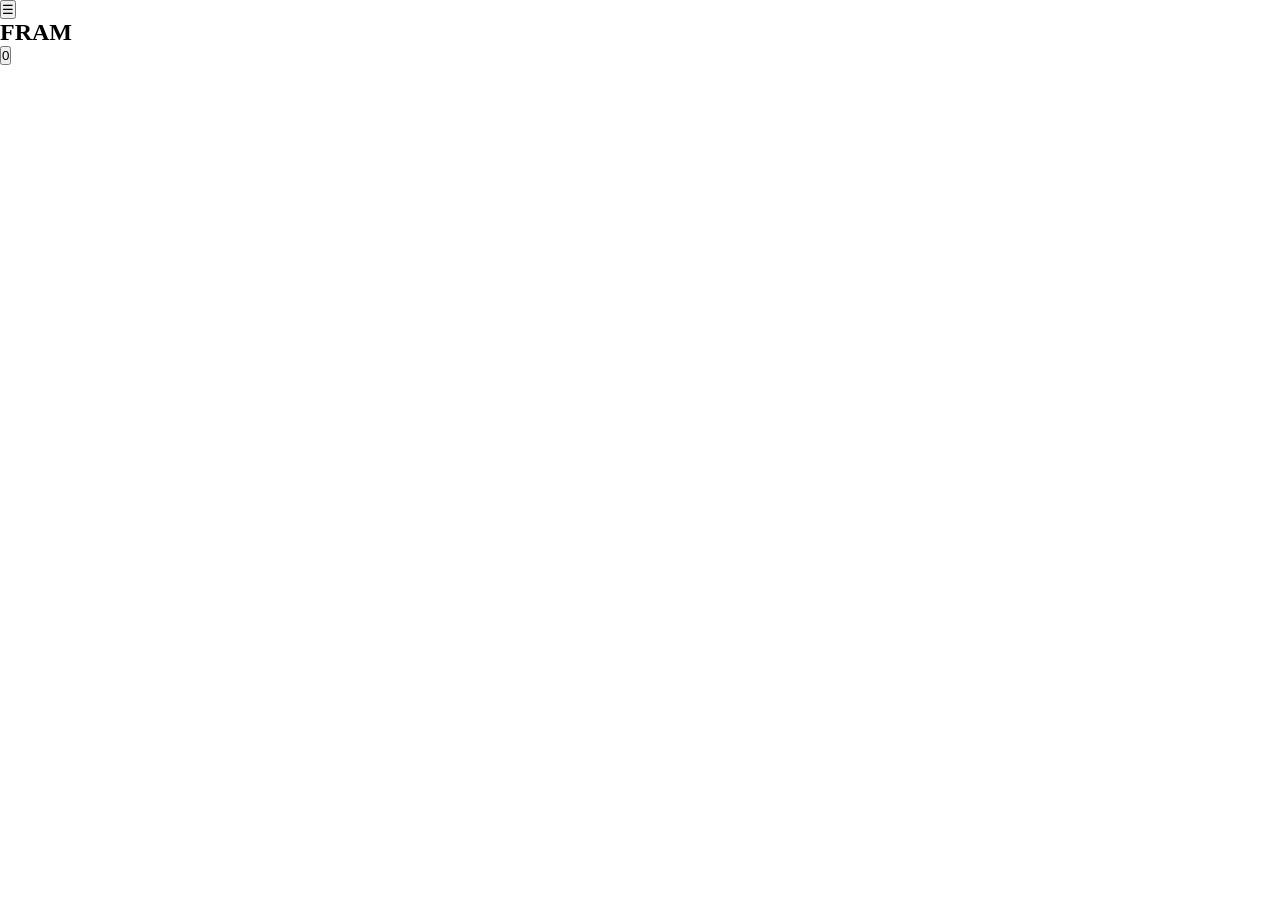
==== index.html @ c70e62c4 "Basic html layout, linked fonts" ====
<!DOCTYPE html>
<html>

<head>
    <title>FRAM</title>

    <link rel="stylesheet" href="style.css">

    <link rel="preconnect" href="https://fonts.googleapis.com">
    <link rel="preconnect" href="https://fonts.gstatic.com" crossorigin>
    <link href="https://fonts.googleapis.com/css2?family=Arimo:ital,wght@0,400..700;1,400..700&family=Frank+Ruhl+Libre:wght@300&display=swap" rel="stylesheet">

</head>

<body>
    <header>
        <nav class="nav-bar">
            
            <button class="menu-btn">
                ☰
            </button>

            <h1 class="logo">FRAM</h1>

            <button class="cart-btn">
                0
            </button>

        </nav>

    </header>

    <main>

         <!-- FRAM -->

        <section>

        </section>

         <!-- SELECTION -->

        <section>

        </section>

         <!-- HOW IT WORKS -->

        <section>

        </section>

         <!-- POPULAR PRODUCE-->

        <section>

        </section>

    </main>

    <!-- NEWSLETTER -->

    <footer>

    </footer>

</body>

</html>
---- style.css ----
* {
  margin: 0;
  padding: 0;
  box-sizing: border-box;
}
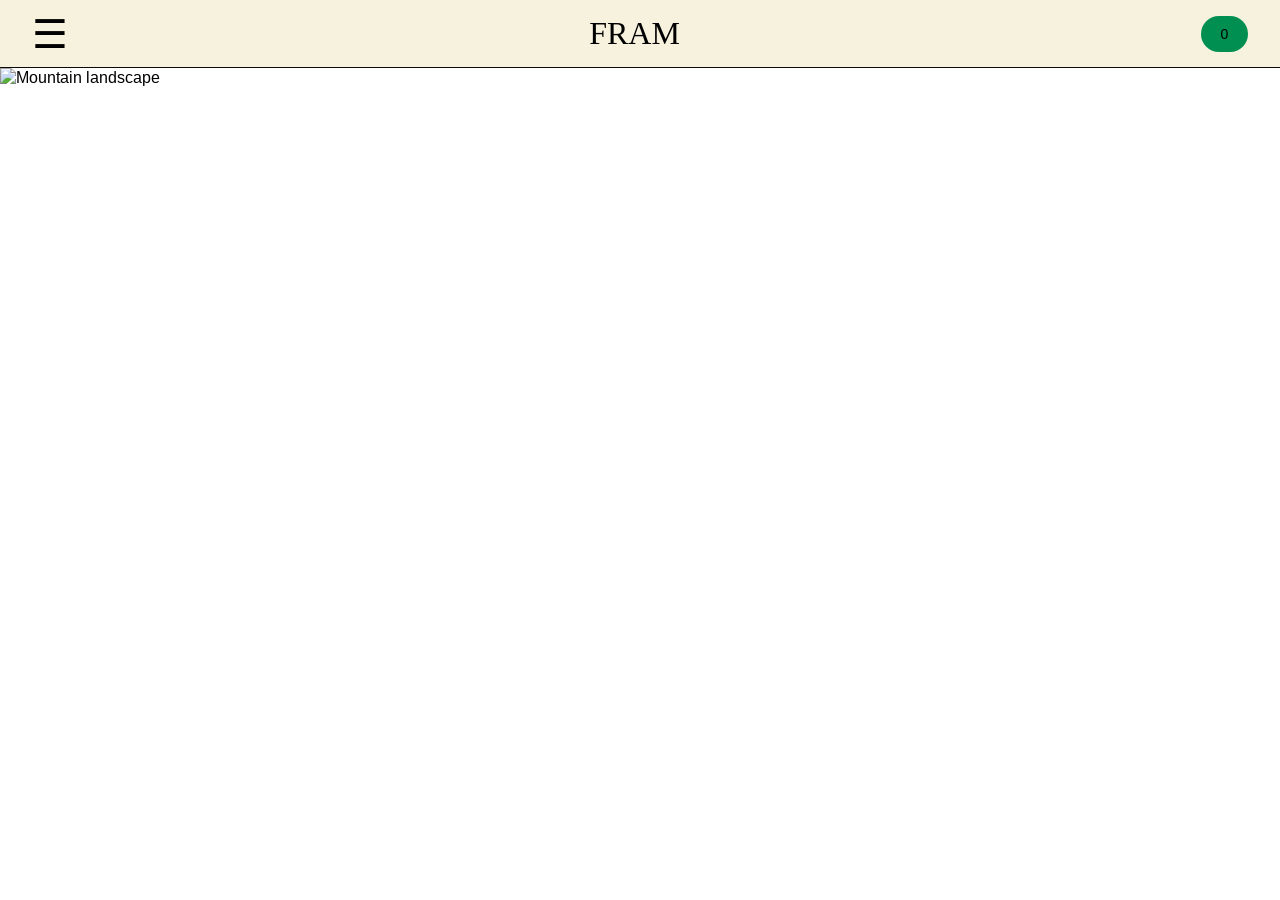
==== commit 8e260ab8: "Added intro page for desktop and mobile" ====
--- a/index.html
+++ b/index.html
@@ -34,7 +34,19 @@
 
          <!-- FRAM -->
 
-        <section>
+        <section class="intro">
+            <img src="images/header.png" alt="Mountain landscape" class="intro-image">
+
+            <div class="overlay-text">
+                
+                <h2 class="intro-title">FRAM</h2>
+
+                <div class="divider"></div>
+
+                <p class="intro-text">Home delivery from<br>your local farms</p>
+
+            </div>
+
 
         </section>
 
--- a/style.css
+++ b/style.css
@@ -2,5 +2,131 @@
   margin: 0;
   padding: 0;
   box-sizing: border-box;
+
+}
+body {
+    font-family: "Arimo", sans-serif;
+    font-weight: 400;
 }
 
+
+/* NAVIGATION BAR */
+
+.nav-bar {
+    display: flex;
+    justify-content: space-between;
+    align-items: center;
+    height: 68px;
+
+    padding: 16px 32px;
+
+    background: #F7F2DE;
+
+    border-bottom: 1px solid #0B0A08;
+}
+
+.logo {
+    font-family: "Frank Ruhl Libre", serif;
+    font-size: 32px;
+    font-weight: 300;
+    font-style: light;
+}
+
+.menu-btn {
+    font-size: 40px;
+
+    border: none;
+    background: transparent;
+}
+
+.cart-btn {
+    display: flex;
+    justify-content: center;
+    align-items: center;
+
+    width: 47px;
+    padding: 10px;
+
+    border: none;
+    border-radius: 50px;
+
+    background: #008F51;
+
+    font-size: 14px;
+}
+
+.intro {
+    height: calc(100vh - 68px);
+    position: relative;
+    overflow: hidden;
+}
+
+.intro-image {
+    width: 100%;
+    height: 100%;
+    object-fit: cover;
+    display: block;
+}
+
+.overlay-text {
+    position: absolute;
+
+    top: 50%;
+    left: 50%;
+
+    transform: translate(-50%, -50%);
+
+    text-align: center;
+    color: #FFFFFF;
+}
+
+.intro-title {
+    font-family: "Frank Ruhl Libre", serif;
+    font-weight: 300;
+    font-style: light;
+    font-size: 200px;
+    color: #FFFFFF;
+    line-height: 1;
+
+    margin-bottom: 30px;
+}
+
+.divider {
+    width: 2px;
+    height: 208px;
+
+    background: #FFFFFF;
+
+    margin: 0 auto 50px auto;
+}
+
+.intro-text {
+    font-size: 36px;
+    text-transform: uppercase;
+
+    color: #FFFFFF;
+    text-align: center;
+}
+
+
+/*.    MOBILE.    */
+
+@media (max-width: 768px) {
+
+    .intro-title {
+        font-size: 75px;
+    }
+    .intro-text {
+        font-size: 24px;
+        text-transform: none;
+
+        width: 320px;
+        max-width: 90vw;
+        margin: 0 auto;
+    }
+    .divider {
+        height: 250px;
+        width: 1px;
+    }
+
+}
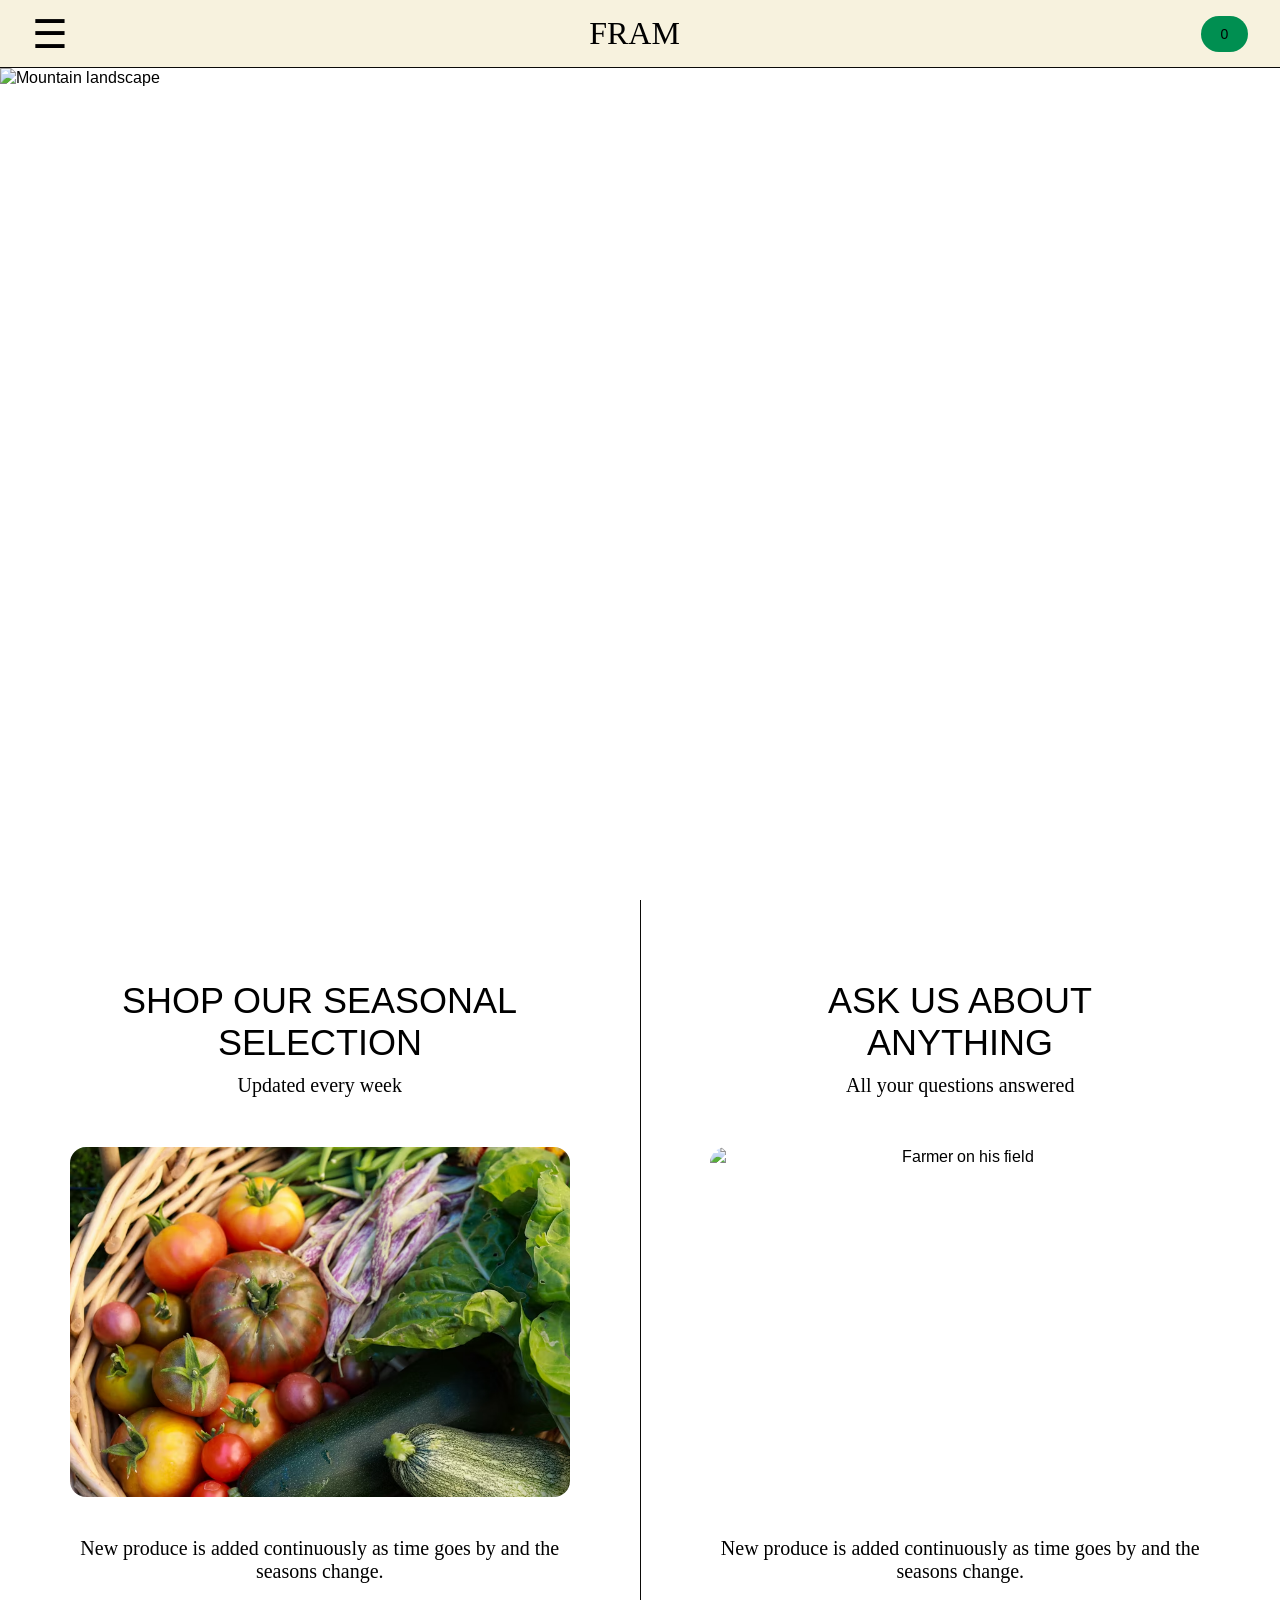
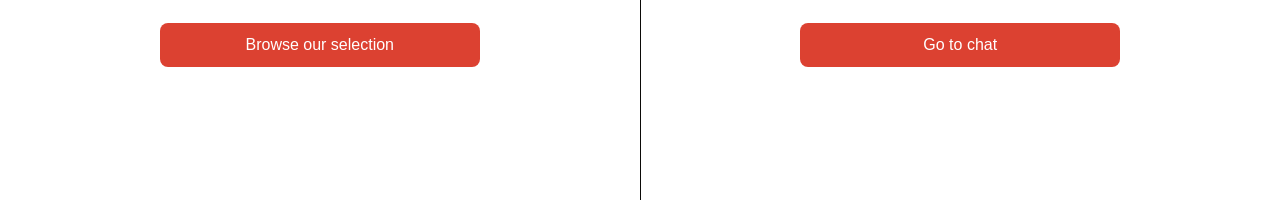
==== commit 3978a065: "Added selection page for desktop and mobile" ====
--- a/index.html
+++ b/index.html
@@ -35,6 +35,7 @@
          <!-- FRAM -->
 
         <section class="intro">
+            
             <img src="images/header.png" alt="Mountain landscape" class="intro-image">
 
             <div class="overlay-text">
@@ -47,12 +48,45 @@
 
             </div>
 
-
         </section>
 
          <!-- SELECTION -->
 
-        <section>
+        <section class="selection-container">
+
+            <!-- BROWSE SELECTION -->
+
+            <div class="card">
+
+                <h3>Shop our seasonal<br>selection</h3>
+
+                <p class="subtitle">Updated every week</p>
+
+                <img src="images/shop selection.png" alt="Vegetables">
+
+                <p class="description">New produce is added continuously as time goes by and the seasons change.</p>
+
+                <button>Browse our selection</button>
+
+            </div>
+
+            <!-- CHAT -->
+
+            <div class="card">
+
+                <h3>Ask us about<br>anything</h3>
+
+                <p class="subtitle">All your questions answered</p>
+
+                <img src="images/chat.png" alt="Farmer on his field">
+
+                <p class="description">New produce is added continuously as time goes by and the seasons change.</p>
+
+                <button>Go to chat</button>
+
+                
+
+            </div>
 
         </section>
 
--- a/style.css
+++ b/style.css
@@ -2,7 +2,6 @@
   margin: 0;
   padding: 0;
   box-sizing: border-box;
-
 }
 body {
     font-family: "Arimo", sans-serif;
@@ -55,6 +54,8 @@
     font-size: 14px;
 }
 
+/* INTRO PAGE */
+
 .intro {
     height: calc(100vh - 68px);
     position: relative;
@@ -109,6 +110,81 @@
 }
 
 
+/* SELECTION PAGE */
+
+
+.selection-container {
+    background-color: #FFFFFF;
+    display: flex;
+    justify-content: center;
+    align-items: stretch;
+
+    min-height: 100vh;
+}
+
+.card {
+    flex: 1;
+
+    display: flex;
+    flex-direction: column;
+    align-items: center;
+
+    padding: 80px 50px;
+    text-align: center;
+}
+
+.card:first-child {
+    border-right: 1px solid #0B0A08;
+}
+
+.card h3 {
+    font-size: 36px;
+    text-transform: uppercase;
+    font-weight: 400;
+
+    margin-bottom: 10px;
+}
+
+.subtitle {
+    margin-bottom: 50px;
+}
+
+.card p {
+    font-family: "Frank Ruhl Libre", serif;
+    font-weight: 300;
+    font-style: light;
+    font-size: 20px;
+}
+
+.description {
+    max-width: 500px;
+    margin: 40px 0;
+}
+
+.card img {
+    width: 100%;
+    max-width: 500px;
+
+    height: 350px;
+
+    object-fit: cover;
+    border-radius: 16px;
+}
+
+.card button {
+    width: 320px;
+    height: 44px;
+
+    background: #DC4131;
+    color: #FFFFFF;
+
+    font-size: 16px;
+
+    border: none;
+    border-radius: 8px;
+}
+
+
 /*.    MOBILE.    */
 
 @media (max-width: 768px) {
@@ -129,4 +205,37 @@
         width: 1px;
     }
 
-}
+    /* SELECTION PAGE */
+
+    .selection-container {
+        flex-direction: column;
+    }
+
+    .card:first-child {
+        border-right: none;
+        border-bottom: 1px solid #0B0A08;
+    }
+
+    .card {
+        padding: 60px 15px;
+    }
+
+    .card h3 {
+        font-size: 24px;
+    }
+
+    .card p {
+        font-size: 16px;
+    }
+
+    .card button {
+        max-width: 330px;
+    }
+
+    .card img {
+        height: 250px;
+    }
+
+
+
+}
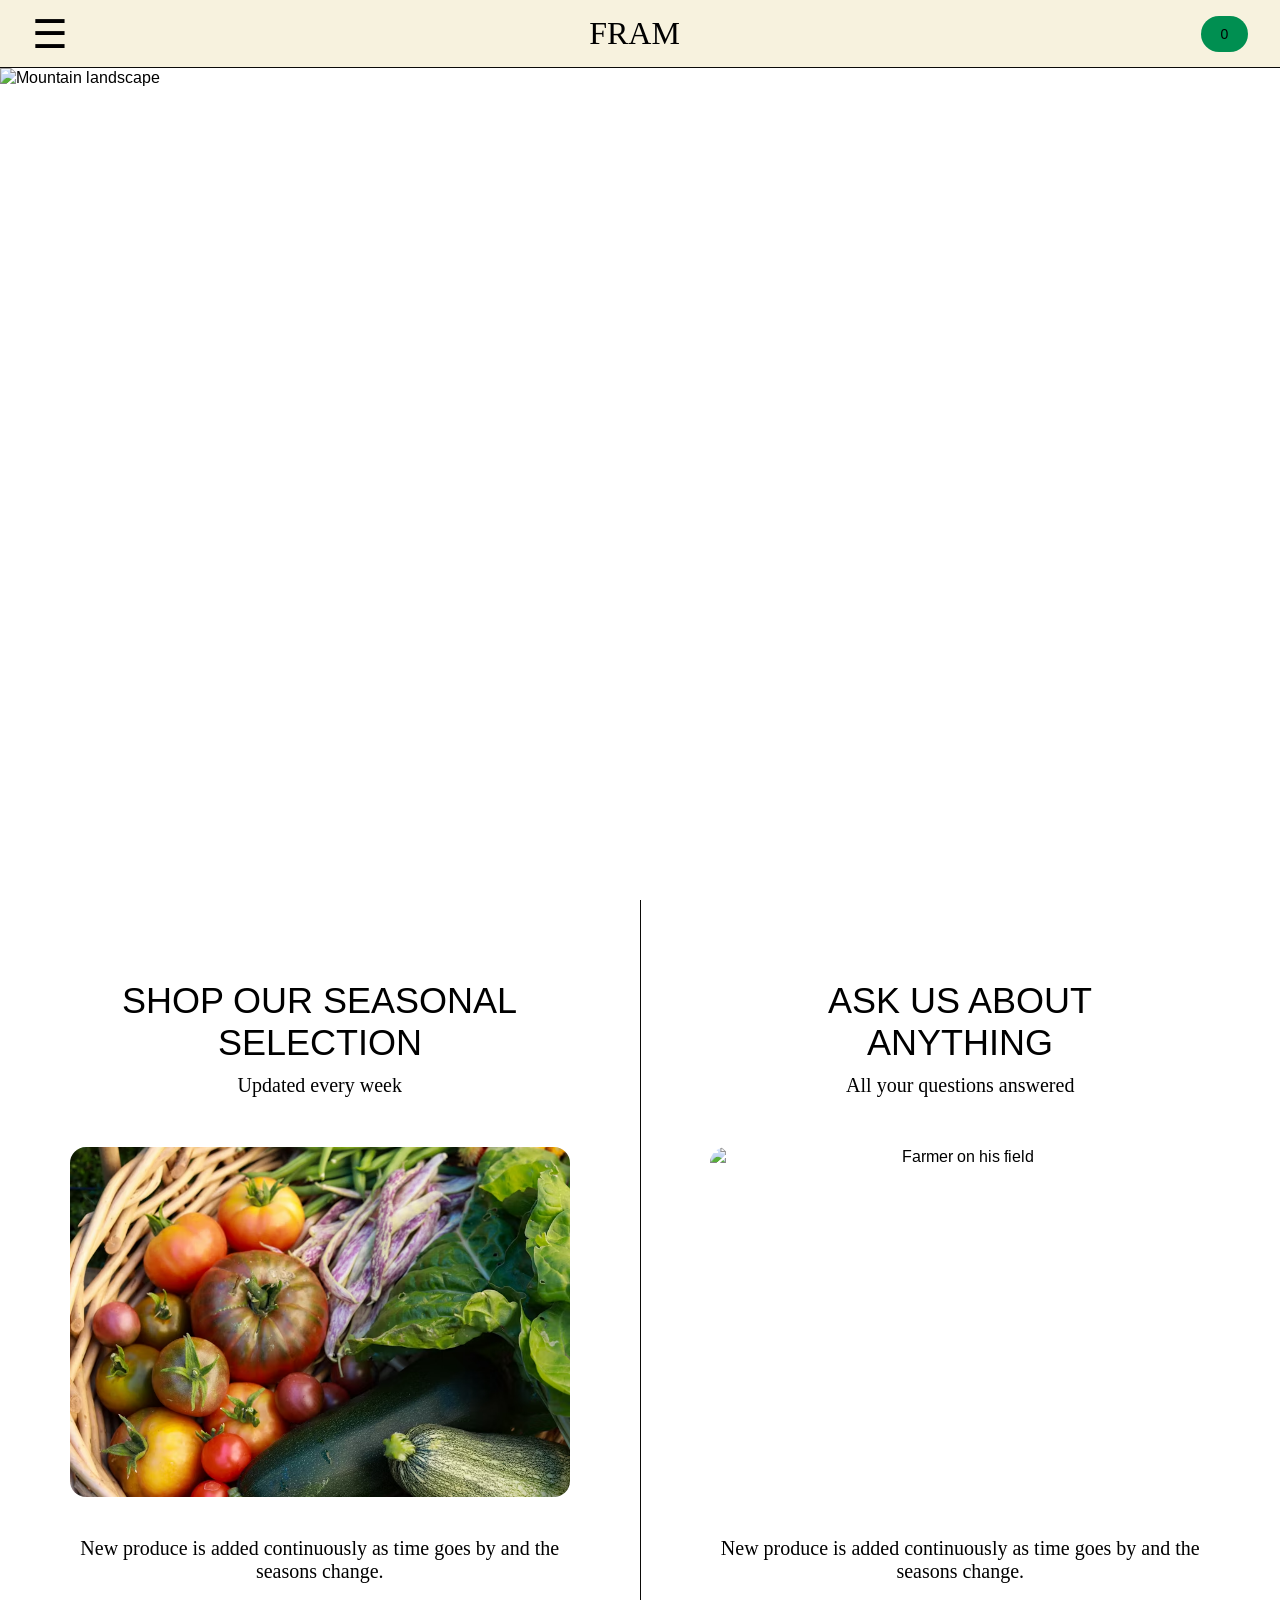
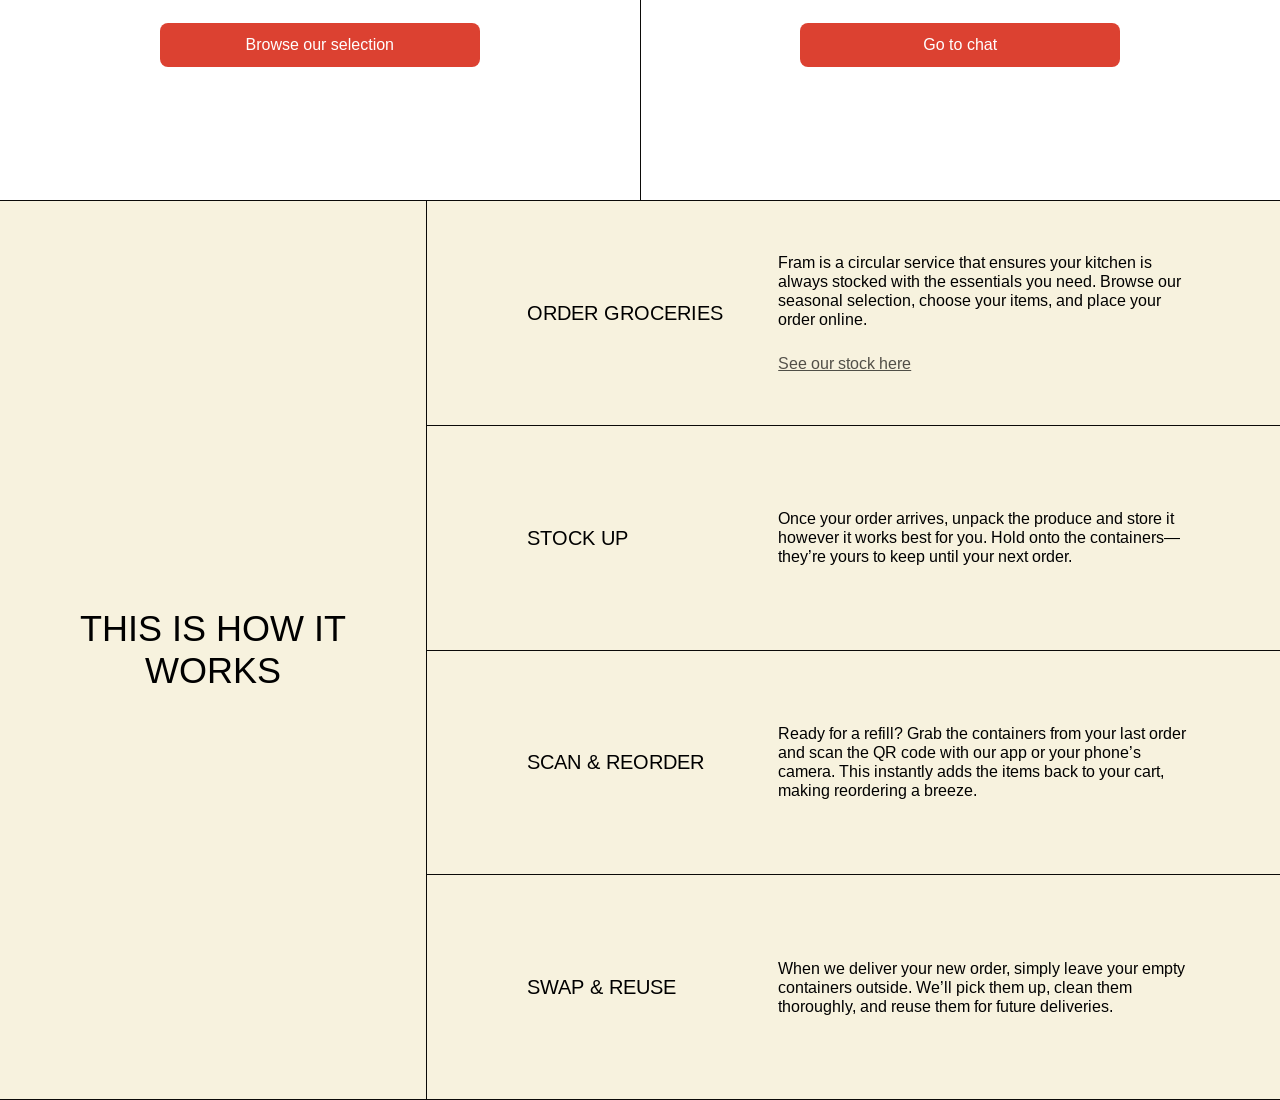
==== commit 8ba34550: "Added "How it works" page for desktop and mobile" ====
--- a/index.html
+++ b/index.html
@@ -32,7 +32,9 @@
 
     <main>
 
+
          <!-- FRAM -->
+
 
         <section class="intro">
             
@@ -50,7 +52,9 @@
 
         </section>
 
+
          <!-- SELECTION -->
+
 
         <section class="selection-container">
 
@@ -84,19 +88,87 @@
 
                 <button>Go to chat</button>
 
-                
-
             </div>
 
         </section>
 
+
          <!-- HOW IT WORKS -->
 
-        <section>
+
+        <section class="how-it-works">
+
+            <div class="title-panel">
+
+                <h3>This is how it<br>works</h3>
+
+            </div>
+
+            <div class="steps-panel">
+
+                <div class="step">
+
+                    <h4>Order groceries</h4>
+
+                    <div class="step-text">
+                        <p>Fram is a circular service that ensures your kitchen is always stocked with the essentials you need. 
+                           Browse our seasonal selection, choose your items, and place your order online.
+                        </p>
+
+                        <a href="#">See our stock here</a>
+
+                    </div>
+                </div>
+
+                <div class="step">
+
+                    <h4>Stock up</h4>
+
+                    <div class="step-text">
+                        <p>Once your order arrives, unpack the produce and store it however it works best for you. 
+                           Hold onto the containers—they’re yours to keep until your next order.
+                        </p>
+
+                    </div>
+                </div>
+
+                <div class="step">
+
+                    <h4>Scan & reorder</h4>
+
+                    <div class="step-text">
+                        <p>Ready for a refill? Grab the containers from your last order and scan the QR code with our app or your phone’s camera. 
+                           This instantly adds the items back to your cart, making reordering a breeze.
+                        </p>
+
+                    </div>
+                </div>
+
+                <div class="step">
+
+                    <h4>Swap & reuse</h4>
+
+                    <div class="step-text">
+                        <p>When we deliver your new order, simply leave your empty containers outside. 
+                           We’ll pick them up, clean them thoroughly, and reuse them for future deliveries.
+                        </p>
+
+                    </div>
+                </div>
+
+
+
+
+            </div>
+
+
+
 
         </section>
 
+
          <!-- POPULAR PRODUCE-->
+
 
         <section>
 
--- a/style.css
+++ b/style.css
@@ -184,6 +184,94 @@
     border-radius: 8px;
 }
 
+/* HOW IT WORKS */
+
+
+.how-it-works {
+    display: flex;
+    min-height: 100vh;
+
+    background: #F7F2DE;
+    border-top: 1px solid #0B0A08;
+    border-bottom: 1px solid #0B0A08;
+}
+
+.title-panel {
+    flex: 1;
+
+    display: flex;
+    justify-content: center;
+    align-items: center;
+  
+    border-right: 1px solid #0B0A08;
+}
+
+.title-panel h3 {
+    font-size: 36px;
+    font-weight: 400;
+    text-transform: uppercase;
+    text-align: center;
+}
+
+.steps-panel {
+    flex: 2;
+
+    display: flex;
+    flex-direction: column;
+}
+
+.step {
+    flex: 1;
+
+    display: flex;
+}
+
+.step:not(:last-child) {
+    border-bottom: 1px solid #0B0A08;
+}
+
+.step h4 {
+    flex: 1;
+
+    display: flex;
+    align-items: center;
+
+    padding: 0px 0px 0px 100px;
+
+    font-size: 20px;
+    font-weight: 400;
+    text-transform: uppercase;
+}
+
+.step-text {
+    flex: 2;
+
+    display: flex;
+    flex-direction: column;
+    justify-content: center;
+}
+
+.step-text p {
+    max-width: 414px;
+
+    font-size: 16px;
+    font-weight: 400;
+}
+
+.step-text a {
+    margin-top: 25px;
+
+    font-size: 16px;
+    font-weight: 400;
+
+    color: #0B0A08B3;
+  }
+
+
+
+
+
+
 
 /*.    MOBILE.    */
 
@@ -205,7 +293,9 @@
         width: 1px;
     }
 
+
     /* SELECTION PAGE */
+
 
     .selection-container {
         flex-direction: column;
@@ -237,5 +327,39 @@
     }
 
 
-
-}
+    /* HOW IT WORKS */
+
+
+    .how-it-works {
+        flex-direction: column;
+    }
+
+    .title-panel {
+        height: 206px;
+
+        padding: 90px 0px 45px 0px;
+
+        border-right: none;
+        border-bottom: 1px solid #0B0A08;
+    }
+
+    .title-panel h3 {
+        font-size: 24px;
+    }
+
+    .step {
+        flex-direction: column;
+
+        gap: 24px;
+        padding: 45px
+    }
+
+    .step h4 {
+        font-size: 18px;
+        padding: 0px;
+    }
+
+  
+
+
+}
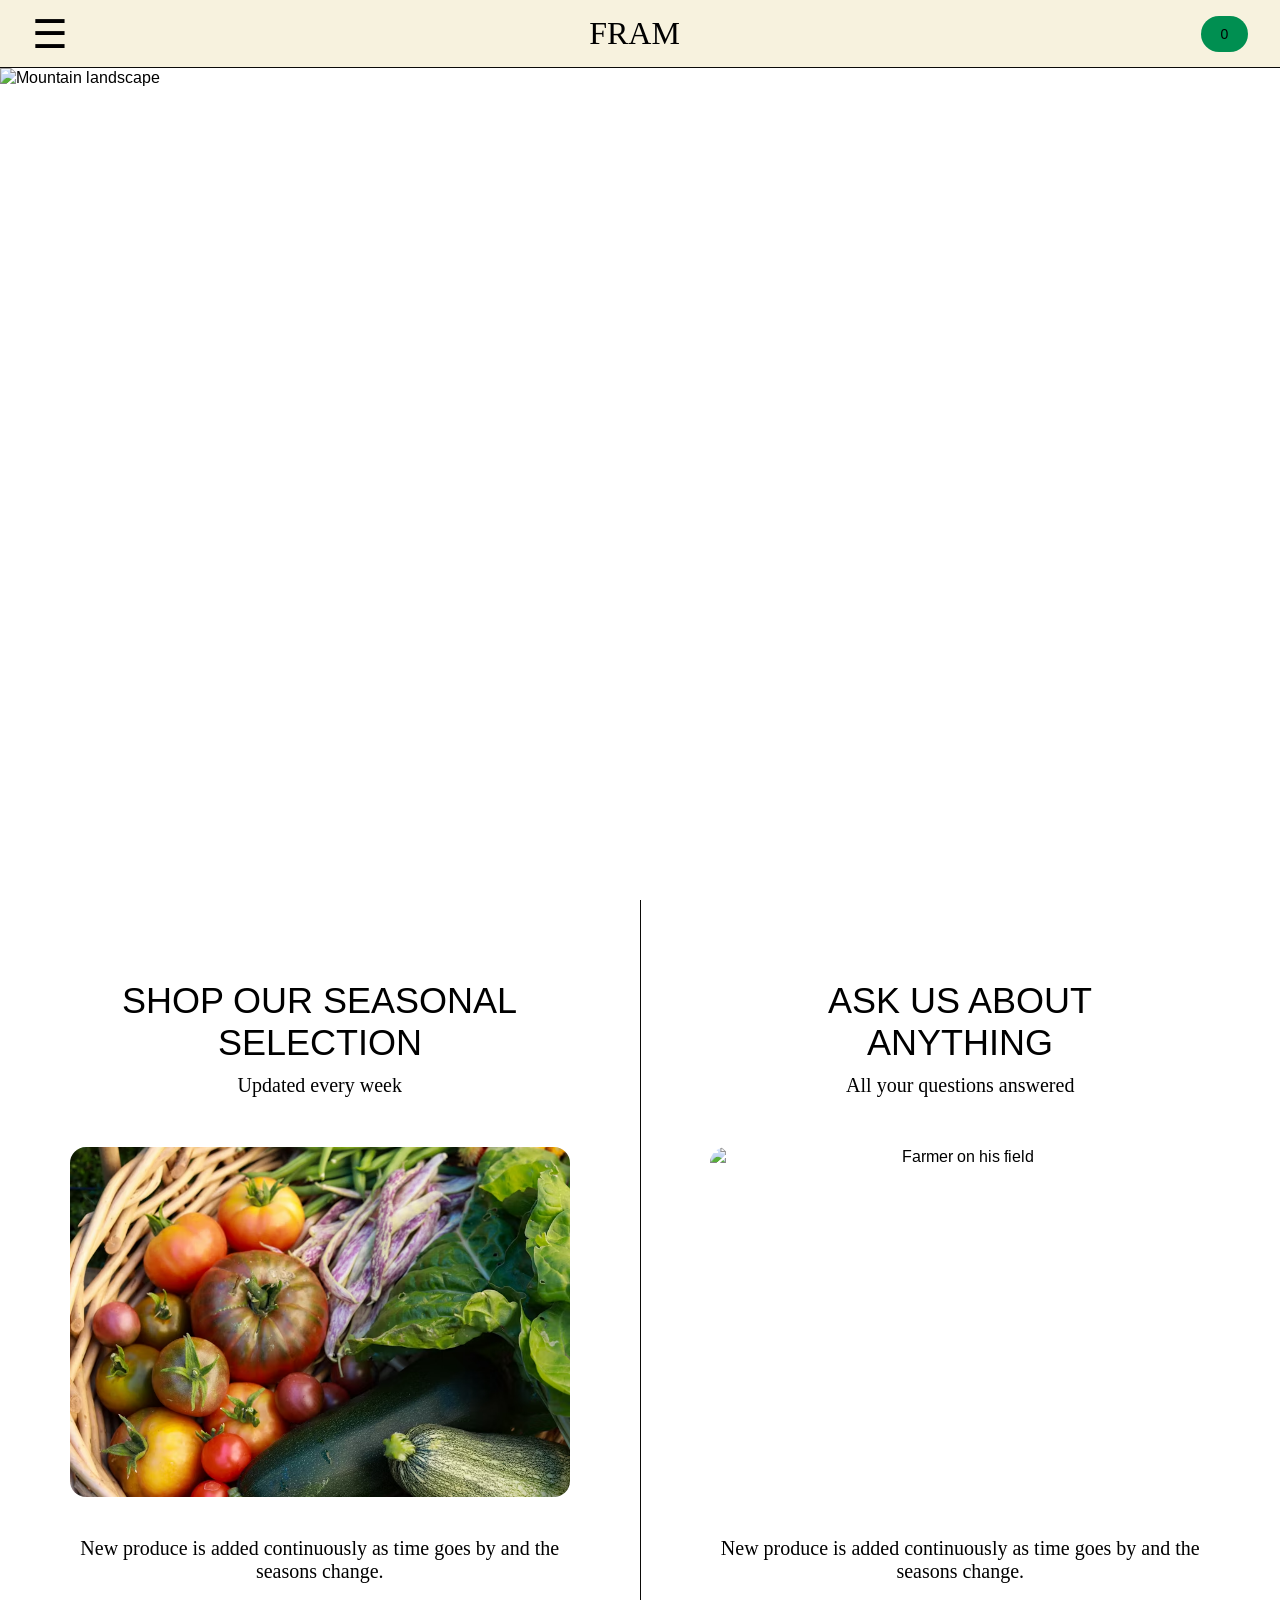
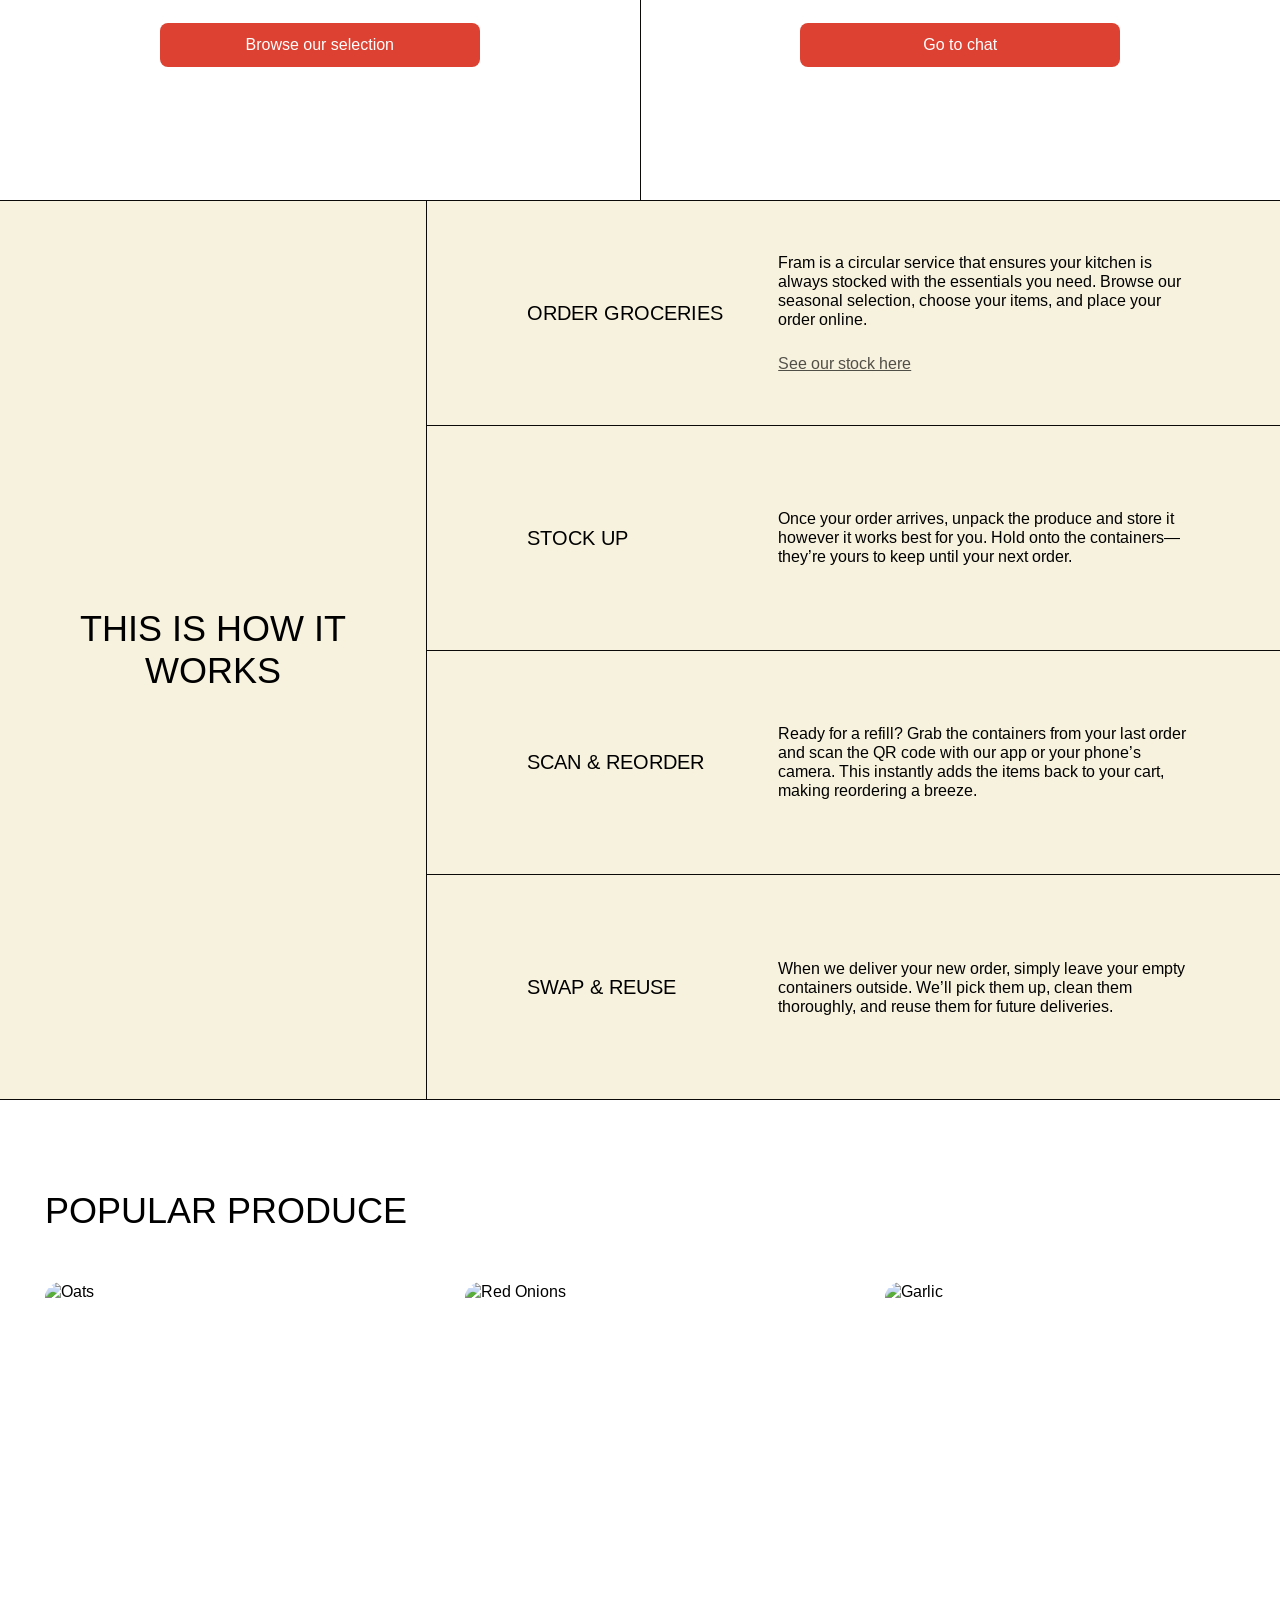
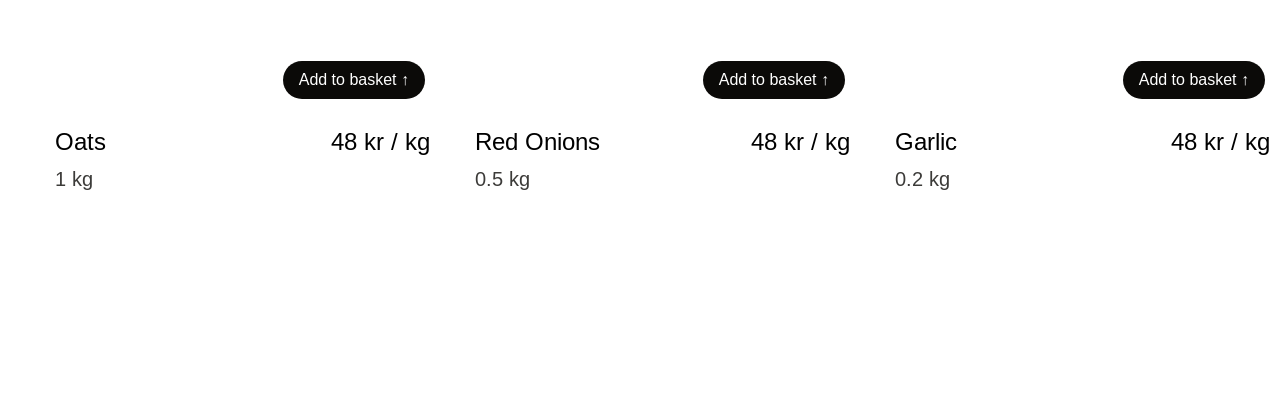
==== commit b7f03d14: "Added "Popular produce" page for desktop and mobile" ====
--- a/index.html
+++ b/index.html
@@ -155,22 +155,104 @@
 
                     </div>
                 </div>
-
-
-
-
-            </div>
-
-
-
-
+            </div>
         </section>
 
 
          <!-- POPULAR PRODUCE-->
 
 
-        <section>
+        <section class="popular-produce">
+
+            <h3 class="produce-title">Popular produce</h3>
+
+            <div class="produce-options">
+
+                <!-- OATS-->
+
+                <article class="produce-card">
+
+                    <div class="produce-image-wrapper">
+
+                        <img src="images/oats.png" alt="Oats" class="produce-image">
+
+                        <button class="basket-button">
+                            Add to basket &uarr;
+
+                        </button>
+
+                    </div>
+
+                    <div class="produce-info">
+
+                        <div class="produce-row">
+                            <h4>Oats</h4>
+                            <span>48 kr / kg</span>
+                        </div>
+
+                        <p>1 kg</p>
+
+                    </div>
+
+                </article>
+
+                <!-- RED ONIONS -->
+
+                <article class="produce-card">
+
+                    <div class="produce-image-wrapper">
+
+                        <img src="images/red onions.png" alt="Red Onions" class="produce-image">
+
+                        <button class="basket-button">
+                            Add to basket &uarr;
+
+                        </button>
+
+                    </div>
+
+                    <div class="produce-info">
+
+                        <div class="produce-row">
+                            <h4>Red Onions</h4>
+                            <span>48 kr / kg</span>
+                        </div>
+
+                        <p>0.5 kg</p>
+
+                    </div>
+
+                </article>
+
+                <!-- GARLIC -->
+
+                <article class="produce-card">
+
+                    <div class="produce-image-wrapper">
+
+                        <img src="images/garlic.png" alt="Garlic" class="produce-image">
+
+                        <button class="basket-button">
+                            Add to basket &uarr;
+
+                        </button>
+
+                    </div>
+
+                    <div class="produce-info">
+
+                        <div class="produce-row">
+                            <h4>Garlic</h4>
+                            <span>48 kr / kg</span>
+                        </div>
+
+                        <p>0.2 kg</p>
+
+                    </div>
+
+                </article>
+
+            </div>
 
         </section>
 
--- a/style.css
+++ b/style.css
@@ -265,7 +265,102 @@
     font-weight: 400;
 
     color: #0B0A08B3;
-  }
+}
+
+
+  /* POPULAR PRODUCE */
+
+.popular-produce {
+    min-height: 100vh;
+    background: #FFFFFF;
+
+    padding: 90px 0px 90px 45px;
+    gap: 45px;
+}
+
+.produce-title {
+    font-size: 36px;
+    font-weight: 400;
+    text-transform: uppercase;
+
+    margin-bottom: 50px;
+}
+
+.produce-options {
+    display: flex;
+
+    gap: 25px;
+}
+
+.produce-card {
+    flex: 1;
+    display: flex;
+    flex-direction: column;
+}
+
+.produce-image-wrapper {
+    position: relative;
+
+    overflow: hidden;
+}
+
+.produce-image {
+    width: 100%;
+    height: 432px;
+
+    object-fit: cover;
+
+    border-radius: 16px;
+    display: block;
+}
+
+.basket-button {
+    position: absolute;
+
+    right: 15px;
+    bottom: 15px;
+
+    border: none;
+    border-radius: 44px;
+
+    background: #0B0A08;
+    color: #FFFFFF;
+
+    padding: 10px 16px;
+    gap: 10px;
+
+    font-size: 16px;
+}
+
+.produce-info {
+    padding: 15px 10px;
+}
+
+.produce-row {
+    display: flex;
+    justify-content: space-between;
+    align-items: center;
+
+    margin-bottom: 10px;
+}
+
+.produce-row h4 {
+    font-size: 24px;
+    font-weight: 400;
+}
+
+.produce-row span {
+    font-size: 24px;
+    font-weight: 400;
+}
+
+.produce-info p {
+    font-size: 20px;
+    font-weight: 400;
+
+    color: #0B0A08CC;
+}
+
 
 
 
@@ -359,7 +454,42 @@
         padding: 0px;
     }
 
-  
-
-
-}
+
+    /* POPULAR PRODUCE */
+
+
+
+    .produce-options {
+        overflow-x: auto;
+        display: flex;
+
+        gap: 20px;
+        padding-bottom: 20px;
+
+        scroll-behavior: smooth;
+    }
+
+    .produce-options::-webkit-scrollbar {
+        display: none;
+    }
+
+    .produce-card {
+        min-width: 320px;
+
+        flex-shrink: 0;
+    }
+
+    .produce-title {
+        font-size: 24px;
+    }
+    .produce-row h4 {
+        font-size: 20px;
+    }
+    
+    .produce-row span {
+        font-size: 20px;
+    }
+
+
+
+}
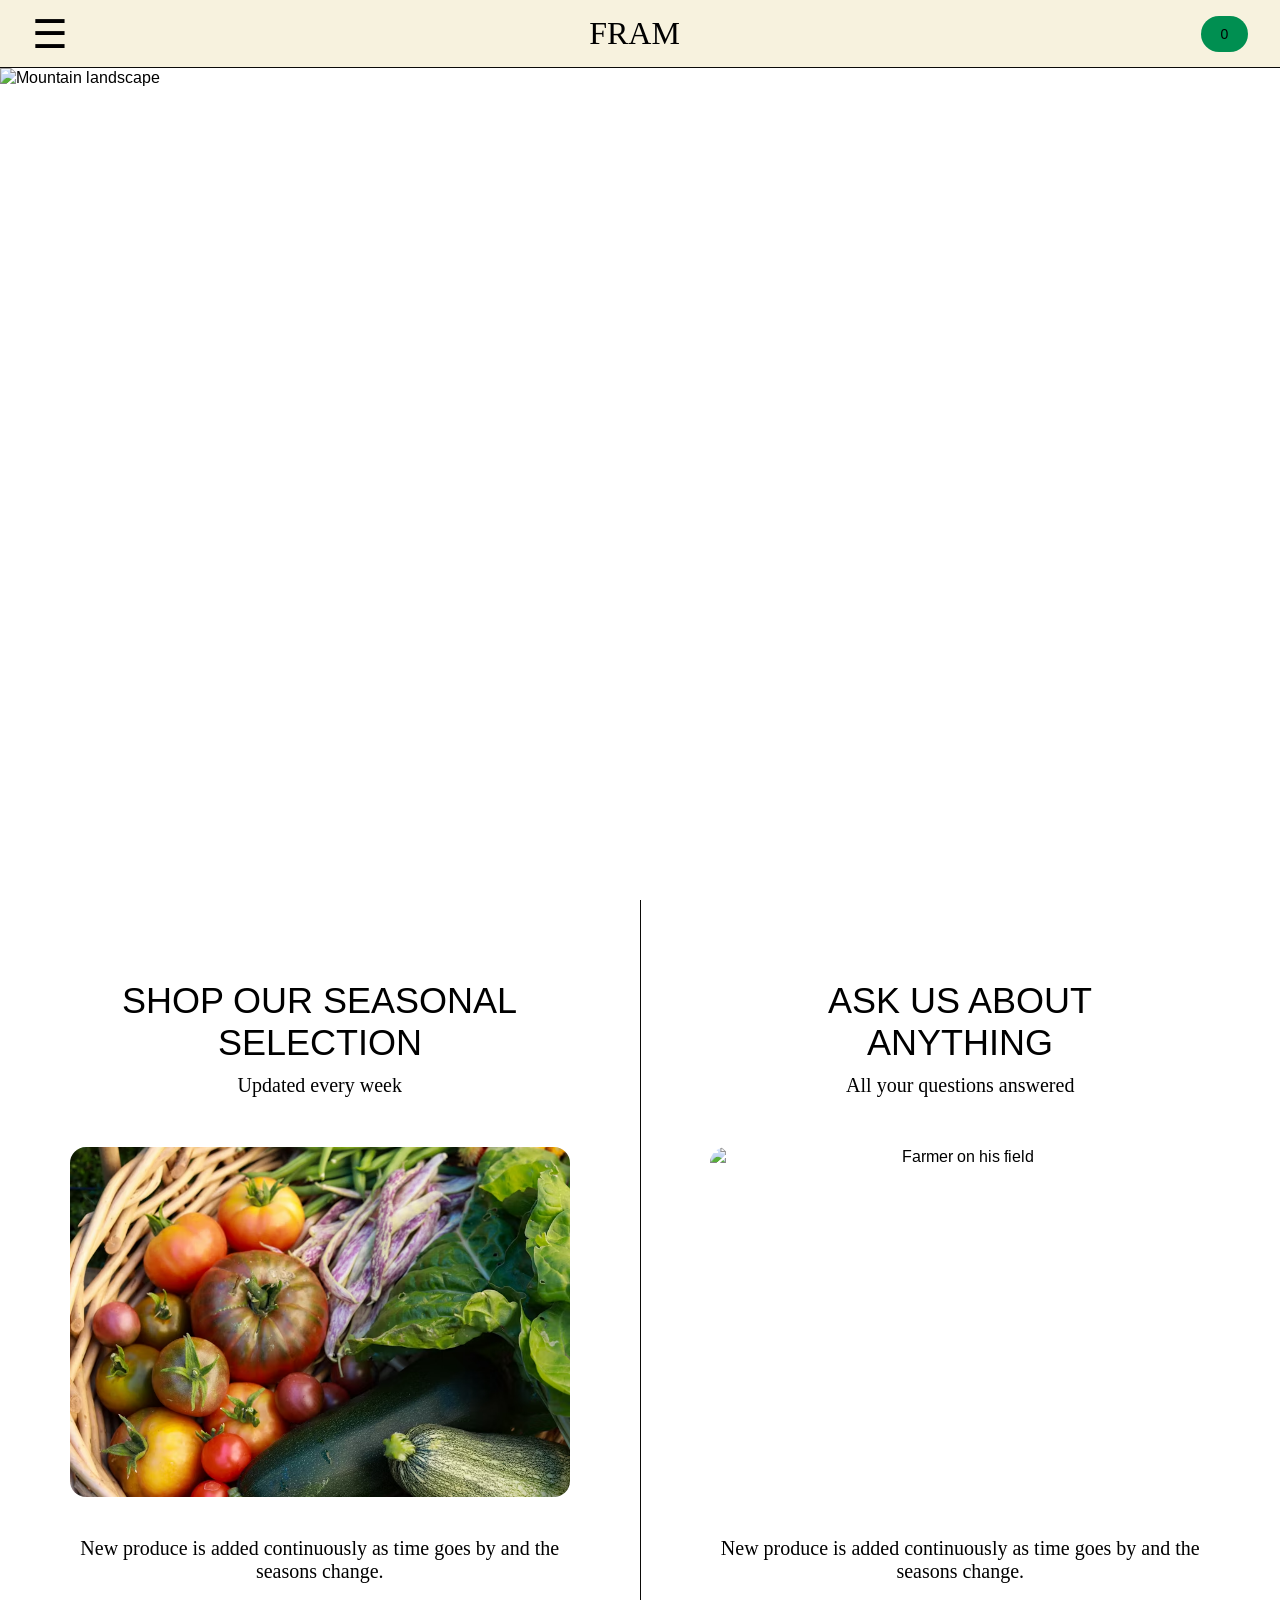
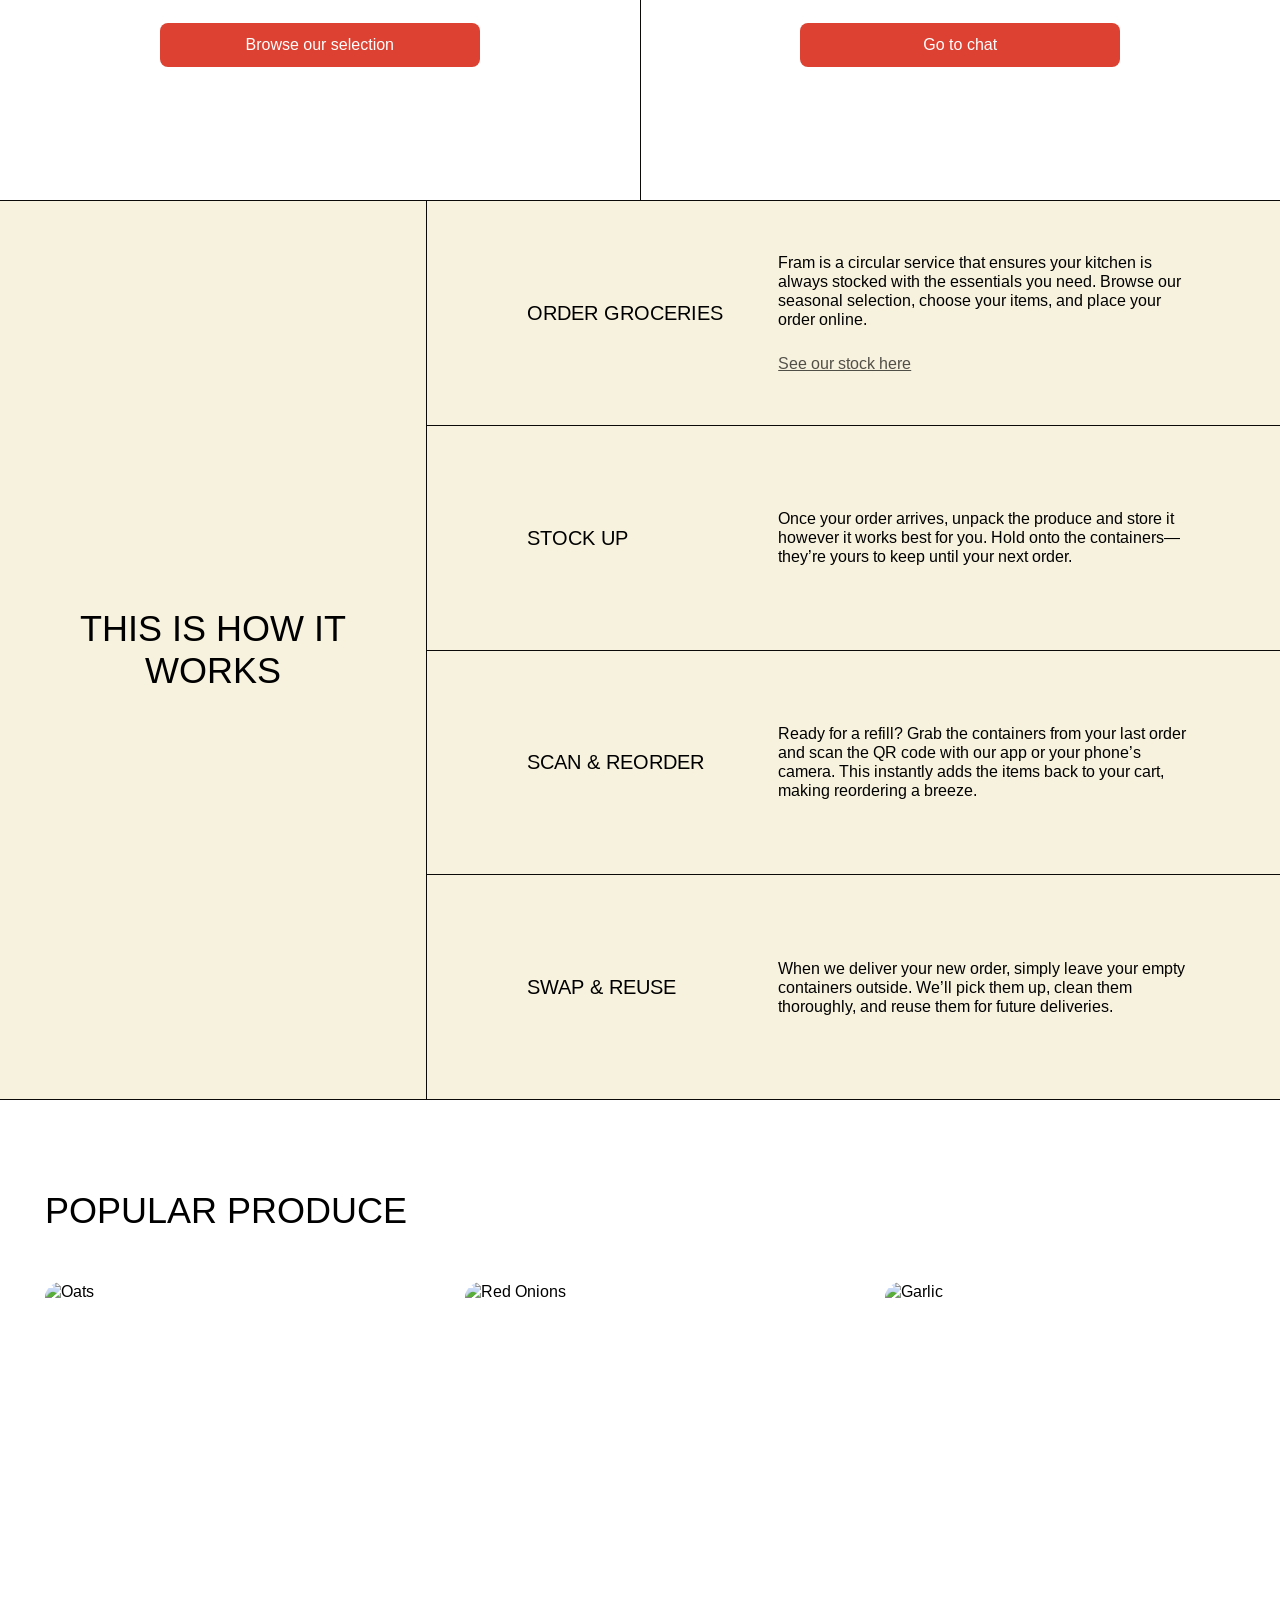
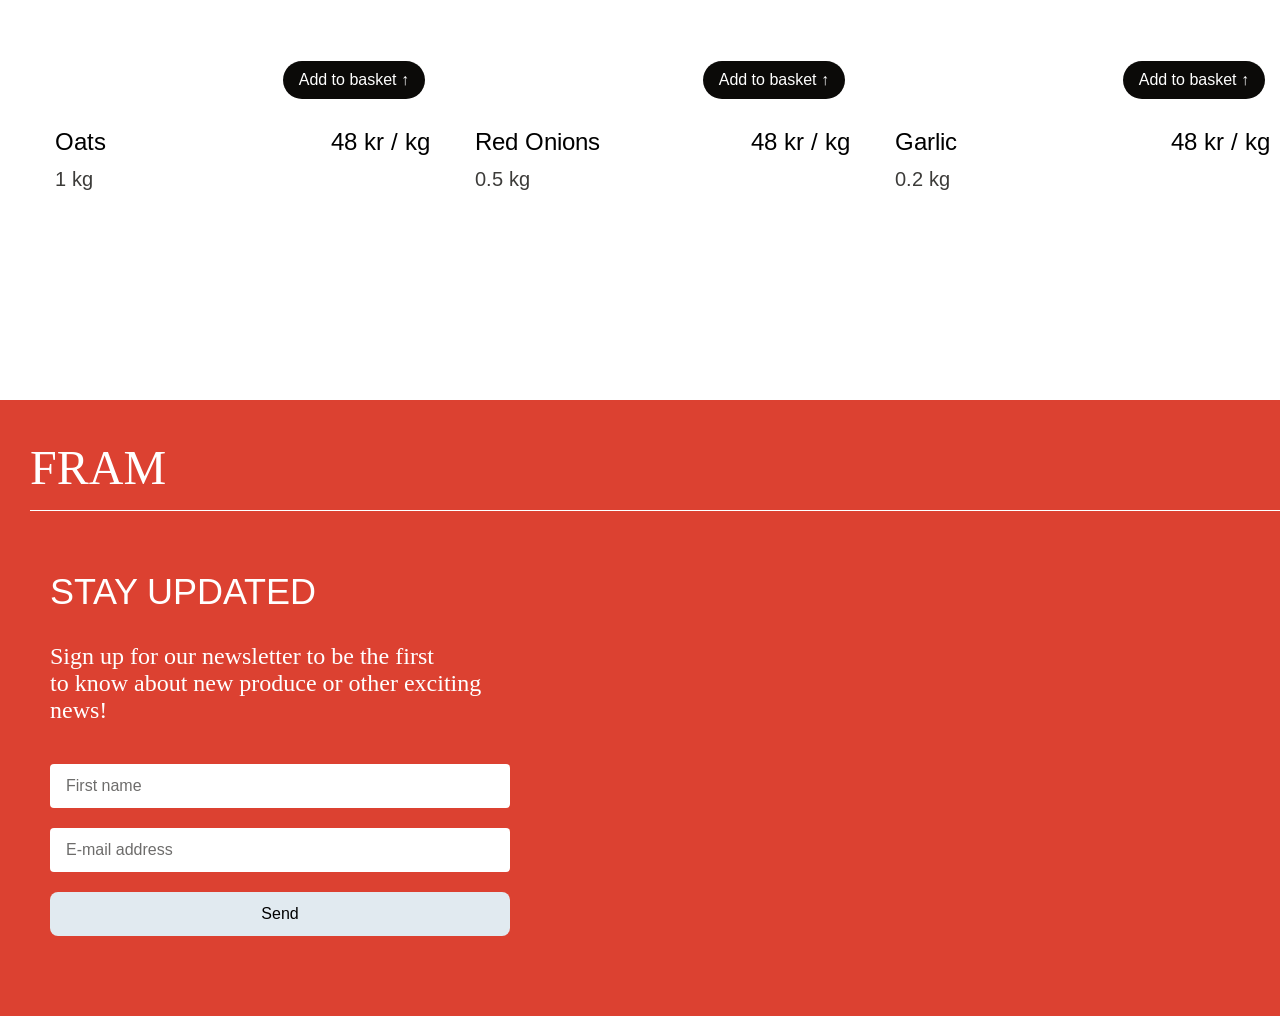
==== commit fb6fab97: "Added footer for desktop and mobile" ====
--- a/index.html
+++ b/index.html
@@ -249,18 +249,53 @@
                         <p>0.2 kg</p>
 
                     </div>
-
                 </article>
-
-            </div>
-
+            </div>
         </section>
 
     </main>
 
     <!-- NEWSLETTER -->
 
-    <footer>
+    <footer class="newsletter-section">
+
+        <div class="newsletter-container">
+
+            <h5 class="newsletter-logo">FRAM</h5>
+
+            <hr class="newsletter-divider">
+
+            <div class="newsletter-content">
+
+                <h3 class="newsletter-title">Stay updated</h3>
+
+                <p class="newsletter-text">Sign up for our newsletter to be the first<br>to know about new produce or other exciting news!</p>
+
+                <form class="newsletter-form">
+
+                    <input
+                    type="text"
+                    id="firstname" 
+                    name="firstname"
+                    placeholder="First name"
+                    required>
+
+                    <input
+                    type="email"
+                    id="user-email" 
+                    name="email"
+                    placeholder="E-mail address"
+                    required>
+
+                    <button type="submit">
+                    Send
+                    </button>
+
+                </form>
+
+            </div>
+
+        </div>
 
     </footer>
 
--- a/style.css
+++ b/style.css
@@ -362,6 +362,97 @@
 }
 
 
+/* NEWSLETTER */
+
+
+.newsletter-section {
+    background: #DC4131;
+
+    padding: 40px 0px 80px 30px;
+}
+
+.newsletter-logo {
+    font-family: "Frank Ruhl Libre", serif;
+    font-size: 48px;
+    font-weight: 300;
+    font-style: light;
+
+    color: #FFFFFF;
+
+    margin-bottom: 15px;
+}
+
+.newsletter-divider {
+    border: none;
+    height: 1px;
+
+    background: #FFFFFF;
+
+    margin-bottom: 60px;
+}
+
+.newsletter-content {
+    max-width: 460px;
+    margin-left: 20px;
+}
+
+.newsletter-title {
+    font-size: 36px;
+    font-weight: 400;
+    text-transform: uppercase;
+
+    color: #FFFFFF;
+
+    margin-bottom: 30px;
+}
+
+.newsletter-text {
+    font-family: "Frank Ruhl Libre", serif;
+    font-size: 24px;
+    font-weight: 300;
+    font-style: light;
+
+    color: #FFFFFF;
+
+    margin-bottom: 40px;
+}
+
+.newsletter-form {
+    display: flex;
+    flex-direction: column;
+    gap: 20px;
+}
+
+.newsletter-form input {
+    height: 44px;
+
+    border: none;
+    border-radius: 4px;
+
+    padding: 10px 16px;
+    gap: 10px
+}
+
+.newsletter-form input::placeholder {
+  font-size: 16px;
+  color: #0B0A0899;
+}
+
+.newsletter-form button {
+    height: 44px;
+
+    border: none;
+    border-radius: 8px;
+
+    background: #E1EAF0;
+
+    font-size: 16px;
+    font-weight: 400;
+    text-align: center;
+
+}
+
+
 
 
 
@@ -491,5 +582,25 @@
     }
 
 
-
-}
+    /* NEWSLETTER */
+
+
+    .newsletter-section {
+        padding: 30px 20px 60px 20px;
+    }
+
+    .newsletter-logo {
+        font-size: 48px;
+        margin-left: 20px;
+    }
+
+    .newsletter-title {
+        font-size: 24px;
+    }
+
+    .newsletter-text {
+        font-size: 16px;
+    }
+
+
+}
